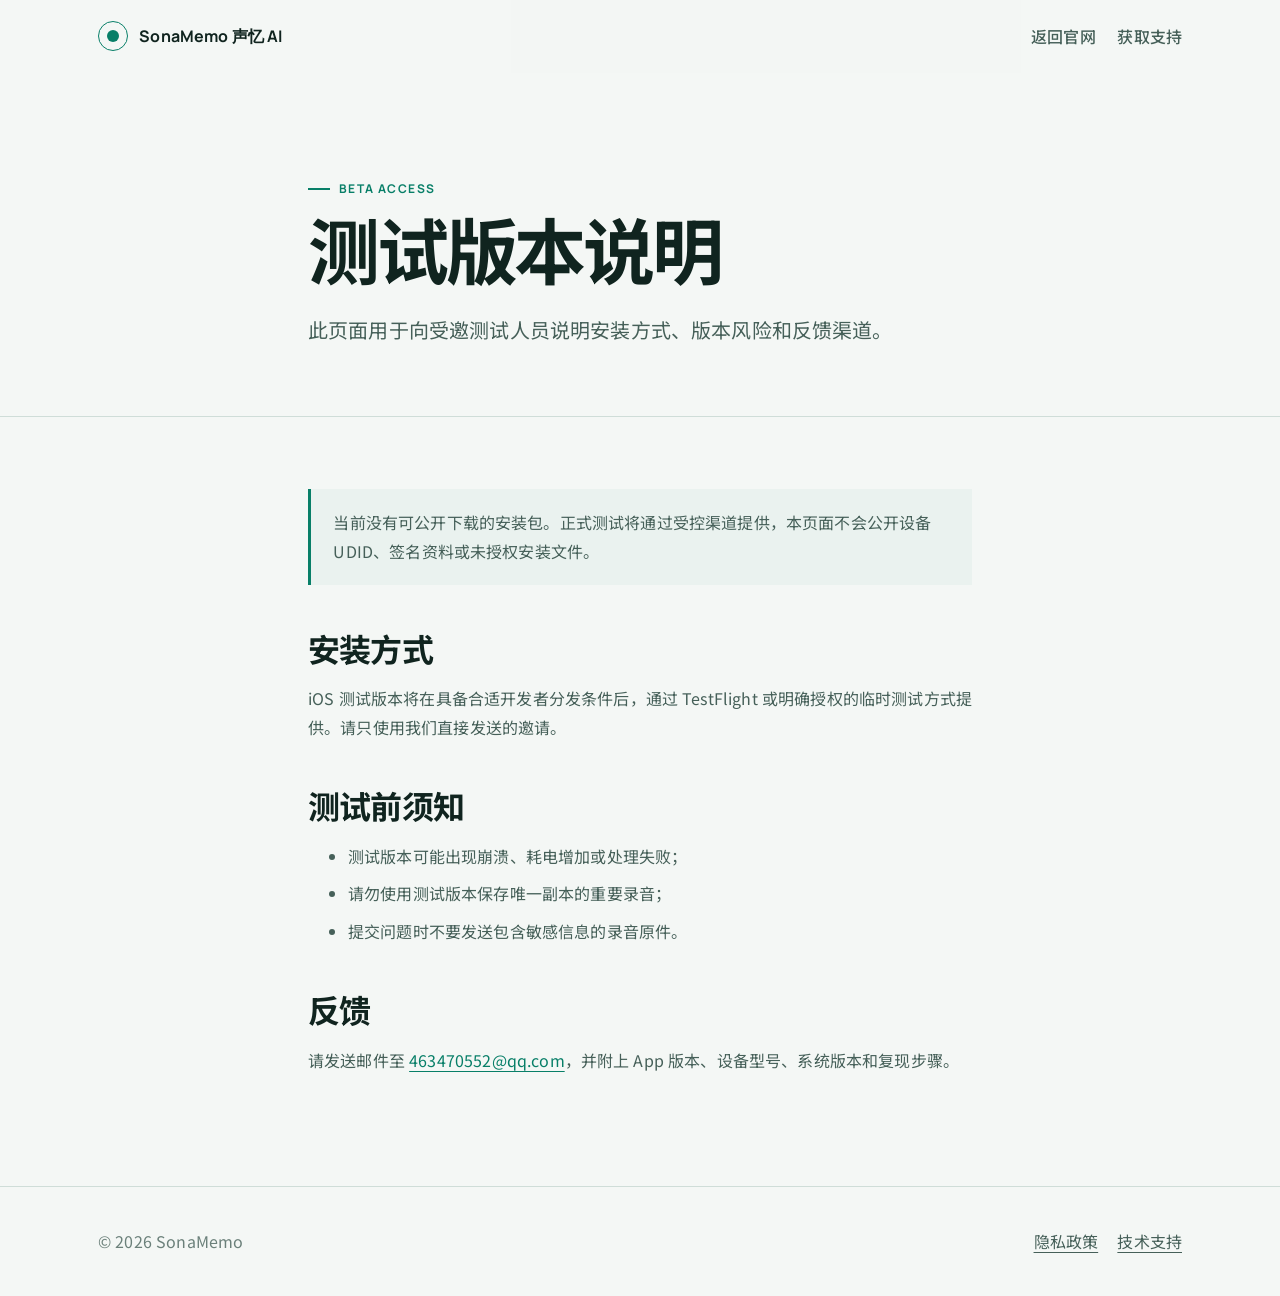
==== beta/index.html @ 03d98dee "feat: launch SonaMemo public website" ====
<!doctype html><html lang="zh-CN"><head><meta charset="utf-8"><meta name="viewport" content="width=device-width,initial-scale=1"><meta name="robots" content="noindex"><title>测试说明｜SonaMemo</title><link rel="stylesheet" href="../styles.css"></head><body><header class="nav"><div class="container nav-inner"><a class="brand" href="../"><span class="brand-mark" aria-hidden="true"></span>SonaMemo 声忆 AI</a><nav class="nav-links"><a href="../">返回官网</a><a href="../support/">获取支持</a></nav></div></header><main><header class="page-head"><div class="narrow"><span class="eyebrow">BETA ACCESS</span><h1>测试版本说明</h1><p class="lead">此页面用于向受邀测试人员说明安装方式、版本风险和反馈渠道。</p></div></header><article class="narrow legal"><p class="notice">当前没有可公开下载的安装包。正式测试将通过受控渠道提供，本页面不会公开设备 UDID、签名资料或未授权安装文件。</p><h2>安装方式</h2><p>iOS 测试版本将在具备合适开发者分发条件后，通过 TestFlight 或明确授权的临时测试方式提供。请只使用我们直接发送的邀请。</p><h2>测试前须知</h2><ul><li>测试版本可能出现崩溃、耗电增加或处理失败；</li><li>请勿使用测试版本保存唯一副本的重要录音；</li><li>提交问题时不要发送包含敏感信息的录音原件。</li></ul><h2>反馈</h2><p>请发送邮件至 <a href="mailto:463470552@qq.com?subject=SonaMemo%20Beta%20反馈">463470552@qq.com</a>，并附上 App 版本、设备型号、系统版本和复现步骤。</p></article></main><footer class="footer"><div class="container footer-inner"><span>© <span data-year></span> SonaMemo</span><div class="footer-links"><a href="../privacy/">隐私政策</a><a href="../support/">技术支持</a></div></div></footer><script src="../site.js"></script></body></html>
---- styles.css ----
@import url('https://fonts.googleapis.com/css2?family=Manrope:wght@500;600;700&family=Noto+Sans+SC:wght@400;500;600;700&display=swap');

:root{--bg:#F4F7F5;--surface:#FFFFFF;--surface-alt:#EAF2EF;--surface-hover:#E1EEEA;--border:#CFDDD8;--border-hover:#76A99B;--text:#10241F;--text-secondary:#466059;--text-tertiary:#6B807A;--accent:#087F68;--accent-hover:#066653;--bg-rgb:244,247,245;--accent-rgb:8,127,104;--success:#087F68;--error:#B33A3A;--warning:#9A6717;--focus:#1268A8;--radius:20px;--pad:clamp(1.25rem,4vw,3rem);--section:clamp(4.5rem,10vw,8rem)}
*{box-sizing:border-box}html{scroll-behavior:smooth}body{margin:0;background:var(--bg);color:var(--text);font:400 1rem/1.8 "Noto Sans SC",sans-serif;letter-spacing:.01em}a{color:var(--accent);text-underline-offset:.22em;text-decoration-thickness:1px}a:hover{color:var(--accent-hover);text-decoration-thickness:2px}a:focus-visible,button:focus-visible{outline:3px solid var(--focus);outline-offset:3px;border-radius:4px}.container{width:min(1180px,100%);margin:auto;padding-inline:var(--pad)}.narrow{width:min(760px,100%);margin:auto;padding-inline:var(--pad)}
.nav{position:sticky;top:0;z-index:20;background:rgba(var(--bg-rgb),.94);border-bottom:1px solid transparent}.nav--scrolled{border-color:var(--border)}.nav-inner{min-height:72px;display:flex;align-items:center;justify-content:space-between;gap:1.5rem}.brand{display:flex;align-items:center;gap:.7rem;color:var(--text);font:700 1rem/1 Manrope,sans-serif;text-decoration:none}.brand-mark{width:30px;height:30px;border:1px solid var(--accent);border-radius:50%;display:grid;place-items:center}.brand-mark::before{content:"";width:12px;height:12px;border-radius:50%;background:var(--accent)}.nav-links{display:flex;align-items:center;gap:1.35rem}.nav-links a{color:var(--text-secondary);text-decoration:none;font-weight:500}.nav-links a:hover,.nav-links a[aria-current="page"]{color:var(--accent)}
.hero{padding:clamp(4rem,9vw,7.5rem) 0 var(--section)}.grid{display:grid;grid-template-columns:repeat(12,minmax(0,1fr));gap:clamp(1rem,2.5vw,1.75rem)}.hero-copy{grid-column:1/span 8;animation:settle-in 520ms cubic-bezier(.2,.8,.2,1) both}.eyebrow{display:inline-flex;align-items:center;gap:.55rem;color:var(--accent);font:700 .75rem/1.4 Manrope,"Noto Sans SC",sans-serif;letter-spacing:.12em}.eyebrow::before{content:"";width:22px;height:2px;background:var(--accent)}h1,h2,h3{font-family:Manrope,"Noto Sans SC",sans-serif}h1{font-size:clamp(2.75rem,7vw,5.75rem);line-height:.98;letter-spacing:-.045em;margin:1.2rem 0 1.5rem;max-width:11ch}h2{font-size:clamp(1.75rem,4vw,3rem);line-height:1.12;letter-spacing:-.025em;margin:0 0 1rem}h3{font-size:1.125rem;line-height:1.35}.lead{font-size:clamp(1.05rem,2vw,1.25rem);color:var(--text-secondary);max-width:42rem}.actions{display:flex;flex-wrap:wrap;gap:.8rem;margin-top:2rem}.button{display:inline-flex;align-items:center;justify-content:center;min-height:46px;padding:.75rem 1.1rem;border:1px solid var(--accent);border-radius:999px;color:var(--surface);background:var(--accent);font:700 .9rem/1 Manrope,"Noto Sans SC",sans-serif;text-decoration:none;transition:transform 160ms ease,background 160ms ease,border-color 160ms ease}.button:hover{color:var(--surface);background:var(--accent-hover);border-color:var(--accent-hover);transform:translateY(-1px);text-decoration:none}.button:active{transform:scale(.98)}.button--secondary{color:var(--accent);background:transparent}.button--secondary:hover{color:var(--accent-hover);background:var(--surface-alt)}
.hero-signal{grid-column:9/-1;align-self:center;padding:2rem;border:1px solid var(--border);border-radius:28px;background:var(--surface);box-shadow:0 18px 48px rgba(var(--accent-rgb),.10);animation:settle-in 520ms 90ms cubic-bezier(.2,.8,.2,1) both}.signal-head{display:flex;justify-content:space-between;align-items:center;margin-bottom:1.4rem;color:var(--text-secondary);font-size:.85rem}.status{display:flex;align-items:center;gap:.5rem;color:var(--accent);font-weight:600}.status::before{content:"";width:8px;height:8px;border-radius:50%;background:var(--accent)}.signal{height:180px;display:flex;align-items:center;justify-content:center;gap:8px}.signal-line{width:5px;border-radius:99px;background:var(--accent);opacity:.72;transition:transform 180ms ease,opacity 180ms ease}.signal-line:nth-child(1),.signal-line:nth-child(9){height:24px}.signal-line:nth-child(2),.signal-line:nth-child(8){height:54px}.signal-line:nth-child(3),.signal-line:nth-child(7){height:88px}.signal-line:nth-child(4),.signal-line:nth-child(6){height:124px}.signal-line:nth-child(5){height:156px}.hero-signal:hover .signal-line{transform:scaleY(1.025);opacity:.9}.signal-foot{padding-top:1rem;border-top:1px solid var(--border);color:var(--text-tertiary);font-size:.85rem}
.section{padding:var(--section) 0}.section--alt{background:var(--surface-alt)}.section-head{max-width:700px;margin-bottom:2.5rem}.card{border:1px solid var(--border);border-radius:var(--radius);background:var(--surface);padding:clamp(1.25rem,3vw,2rem);transition:border-color 160ms ease,transform 160ms ease,box-shadow 160ms ease}.card:hover{border-color:var(--border-hover);transform:translateY(-2px);box-shadow:0 14px 34px rgba(var(--accent-rgb),.08)}.card h3{margin-top:0}.card p{margin-bottom:0;color:var(--text-secondary)}.feature-main{grid-column:span 7}.feature-side{grid-column:span 5}.feature-third{grid-column:span 4}.badge{display:inline-flex;align-items:center;min-height:28px;padding:.3rem .65rem;border:1px solid var(--border);border-radius:999px;color:var(--accent);background:var(--surface-alt);font:700 .72rem/1 Manrope,sans-serif;letter-spacing:.08em}.process{display:grid;grid-template-columns:repeat(3,1fr);border:1px solid var(--border);border-radius:var(--radius);overflow:hidden;background:var(--surface)}.process article{padding:2rem}.process article+article{border-left:1px solid var(--border)}.process strong{display:block;color:var(--accent);margin-bottom:.55rem}.process p{color:var(--text-secondary);margin:0}
.page-head{padding:clamp(3.5rem,8vw,6rem) 0 3rem;border-bottom:1px solid var(--border)}.page-head h1{font-size:clamp(2.5rem,6vw,4.5rem);max-width:14ch}.meta{color:var(--text-tertiary)}.legal{padding:3.5rem var(--pad) 6rem}.legal h2{font-size:clamp(1.5rem,3vw,2rem);margin-top:3rem;scroll-margin-top:6rem}.legal h3{margin-top:2rem}.legal p,.legal li{color:var(--text-secondary)}.legal li+li{margin-top:.55rem}.toc{padding:1.5rem;border:1px solid var(--border);border-radius:var(--radius);background:var(--surface)}.toc a{display:block;padding:.25rem 0}.contact-row{display:grid;grid-template-columns:9rem 1fr;gap:1rem;padding:1rem 0;border-bottom:1px solid var(--border)}.contact-row strong{font-weight:600}.notice{padding:1.2rem 1.4rem;border-left:3px solid var(--accent);background:var(--surface-alt);color:var(--text-secondary)}
.footer{padding:2.5rem 0;border-top:1px solid var(--border);color:var(--text-tertiary)}.footer-inner{display:flex;justify-content:space-between;align-items:center;gap:1.5rem}.footer-links{display:flex;flex-wrap:wrap;gap:1.2rem}.footer a{color:var(--text-secondary)}
@keyframes settle-in{from{opacity:0;transform:translateY(10px)}to{opacity:1;transform:translateY(0)}}
@media(max-width:760px){.grid{grid-template-columns:1fr}.hero-copy,.hero-signal,.feature-main,.feature-side,.feature-third{grid-column:1}.process{grid-template-columns:1fr}.process article+article{border-left:0;border-top:1px solid var(--border)}.nav-inner{align-items:flex-start;flex-direction:column;padding-block:1rem}.nav-links{width:100%;gap:1rem;overflow-x:auto;padding-bottom:.25rem}.footer-inner{align-items:flex-start;flex-direction:column}.contact-row{grid-template-columns:1fr;gap:.35rem}.legal{overflow-wrap:anywhere}.hero-signal{max-width:420px;width:100%}}
@media(prefers-reduced-motion:reduce){*,*::before,*::after{animation-duration:.01ms!important;animation-iteration-count:1!important;scroll-behavior:auto!important;transition-duration:.01ms!important}}
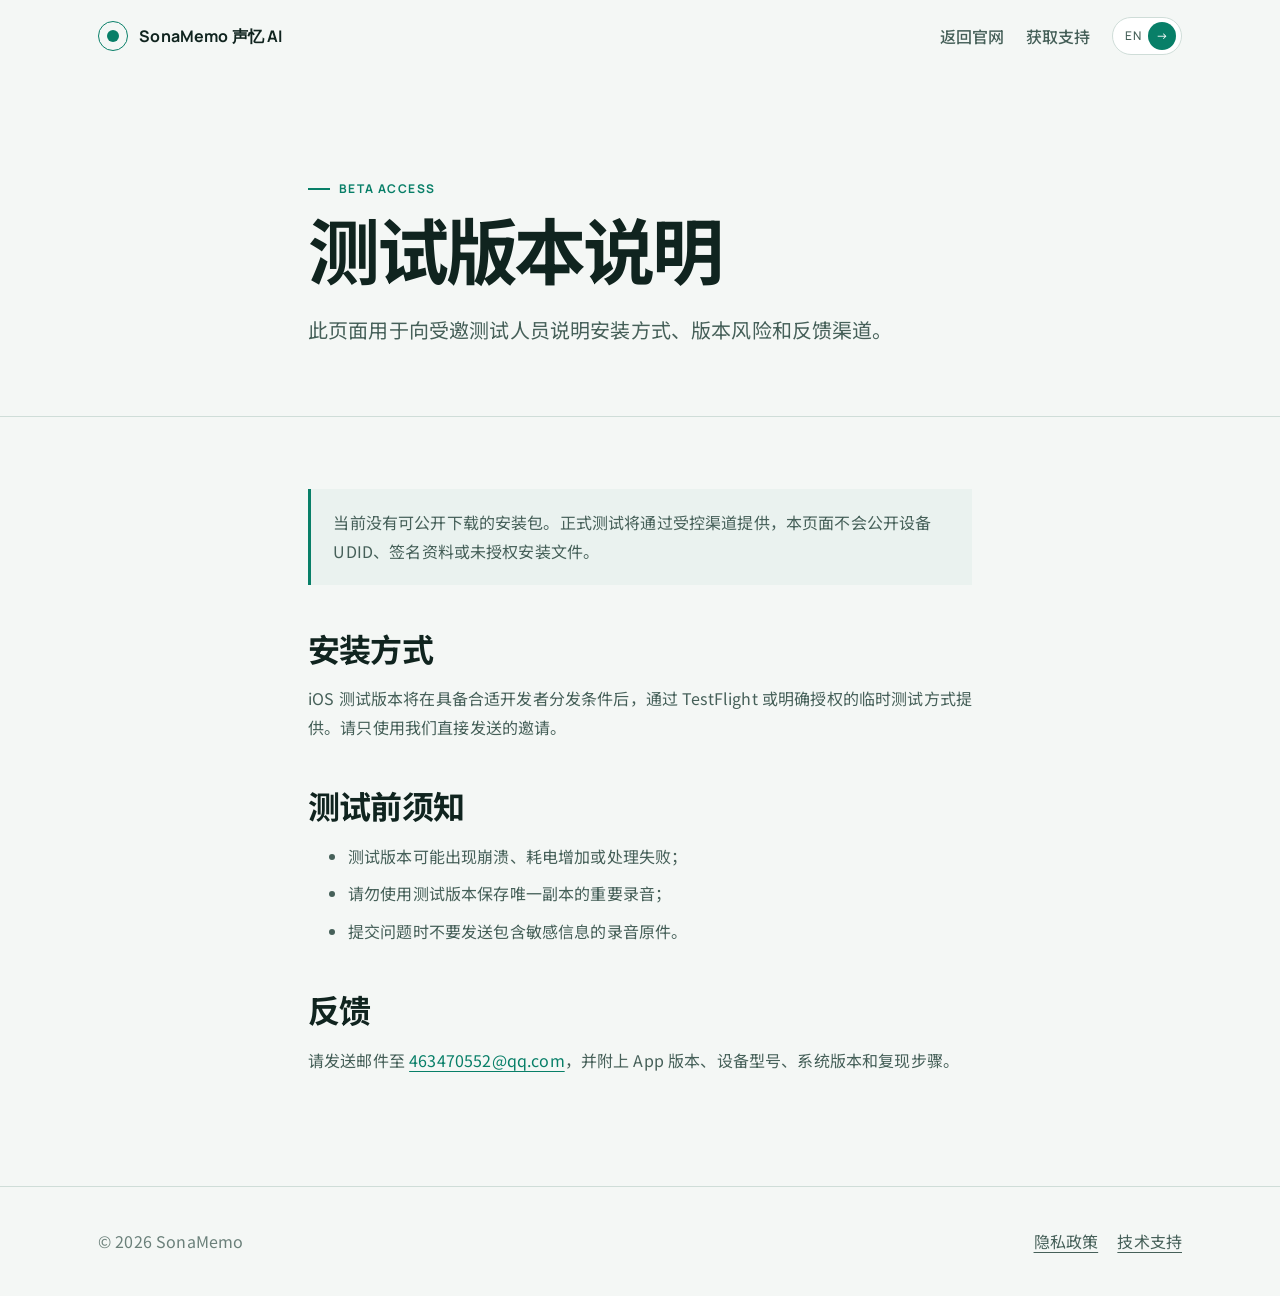
==== commit 99bdd2a7: "feat: add instant bilingual website experience" ====
--- a/beta/index.html
+++ b/beta/index.html
@@ -1 +1 @@
-<!doctype html><html lang="zh-CN"><head><meta charset="utf-8"><meta name="viewport" content="width=device-width,initial-scale=1"><meta name="robots" content="noindex"><title>测试说明｜SonaMemo</title><link rel="stylesheet" href="../styles.css"></head><body><header class="nav"><div class="container nav-inner"><a class="brand" href="../"><span class="brand-mark" aria-hidden="true"></span>SonaMemo 声忆 AI</a><nav class="nav-links"><a href="../">返回官网</a><a href="../support/">获取支持</a></nav></div></header><main><header class="page-head"><div class="narrow"><span class="eyebrow">BETA ACCESS</span><h1>测试版本说明</h1><p class="lead">此页面用于向受邀测试人员说明安装方式、版本风险和反馈渠道。</p></div></header><article class="narrow legal"><p class="notice">当前没有可公开下载的安装包。正式测试将通过受控渠道提供，本页面不会公开设备 UDID、签名资料或未授权安装文件。</p><h2>安装方式</h2><p>iOS 测试版本将在具备合适开发者分发条件后，通过 TestFlight 或明确授权的临时测试方式提供。请只使用我们直接发送的邀请。</p><h2>测试前须知</h2><ul><li>测试版本可能出现崩溃、耗电增加或处理失败；</li><li>请勿使用测试版本保存唯一副本的重要录音；</li><li>提交问题时不要发送包含敏感信息的录音原件。</li></ul><h2>反馈</h2><p>请发送邮件至 <a href="mailto:463470552@qq.com?subject=SonaMemo%20Beta%20反馈">463470552@qq.com</a>，并附上 App 版本、设备型号、系统版本和复现步骤。</p></article></main><footer class="footer"><div class="container footer-inner"><span>© <span data-year></span> SonaMemo</span><div class="footer-links"><a href="../privacy/">隐私政策</a><a href="../support/">技术支持</a></div></div></footer><script src="../site.js"></script></body></html>
+<!doctype html><html lang="zh-CN"><head><meta charset="utf-8"><meta name="viewport" content="width=device-width,initial-scale=1"><meta name="robots" content="noindex"><title>测试说明｜SonaMemo</title><link rel="stylesheet" href="../styles.css"></head><body><header class="nav"><div class="container nav-inner"><a class="brand" href="../"><span class="brand-mark" aria-hidden="true"></span>SonaMemo 声忆 AI</a><nav class="nav-links"><a href="../">返回官网</a><a href="../support/">获取支持</a><a class="language-switch" data-language-switch href="../en/beta/" lang="en">EN</a></nav></div></header><main><header class="page-head"><div class="narrow"><span class="eyebrow">BETA ACCESS</span><h1>测试版本说明</h1><p class="lead">此页面用于向受邀测试人员说明安装方式、版本风险和反馈渠道。</p></div></header><article class="narrow legal"><p class="notice">当前没有可公开下载的安装包。正式测试将通过受控渠道提供，本页面不会公开设备 UDID、签名资料或未授权安装文件。</p><h2>安装方式</h2><p>iOS 测试版本将在具备合适开发者分发条件后，通过 TestFlight 或明确授权的临时测试方式提供。请只使用我们直接发送的邀请。</p><h2>测试前须知</h2><ul><li>测试版本可能出现崩溃、耗电增加或处理失败；</li><li>请勿使用测试版本保存唯一副本的重要录音；</li><li>提交问题时不要发送包含敏感信息的录音原件。</li></ul><h2>反馈</h2><p>请发送邮件至 <a href="mailto:463470552@qq.com?subject=SonaMemo%20Beta%20反馈">463470552@qq.com</a>，并附上 App 版本、设备型号、系统版本和复现步骤。</p></article></main><footer class="footer"><div class="container footer-inner"><span>© <span data-year></span> SonaMemo</span><div class="footer-links"><a href="../privacy/">隐私政策</a><a href="../support/">技术支持</a></div></div></footer><script src="../site.js"></script></body></html>
--- a/styles.css
+++ b/styles.css
@@ -2,7 +2,7 @@
 
 :root{--bg:#F4F7F5;--surface:#FFFFFF;--surface-alt:#EAF2EF;--surface-hover:#E1EEEA;--border:#CFDDD8;--border-hover:#76A99B;--text:#10241F;--text-secondary:#466059;--text-tertiary:#6B807A;--accent:#087F68;--accent-hover:#066653;--bg-rgb:244,247,245;--accent-rgb:8,127,104;--success:#087F68;--error:#B33A3A;--warning:#9A6717;--focus:#1268A8;--radius:20px;--pad:clamp(1.25rem,4vw,3rem);--section:clamp(4.5rem,10vw,8rem)}
 *{box-sizing:border-box}html{scroll-behavior:smooth}body{margin:0;background:var(--bg);color:var(--text);font:400 1rem/1.8 "Noto Sans SC",sans-serif;letter-spacing:.01em}a{color:var(--accent);text-underline-offset:.22em;text-decoration-thickness:1px}a:hover{color:var(--accent-hover);text-decoration-thickness:2px}a:focus-visible,button:focus-visible{outline:3px solid var(--focus);outline-offset:3px;border-radius:4px}.container{width:min(1180px,100%);margin:auto;padding-inline:var(--pad)}.narrow{width:min(760px,100%);margin:auto;padding-inline:var(--pad)}
-.nav{position:sticky;top:0;z-index:20;background:rgba(var(--bg-rgb),.94);border-bottom:1px solid transparent}.nav--scrolled{border-color:var(--border)}.nav-inner{min-height:72px;display:flex;align-items:center;justify-content:space-between;gap:1.5rem}.brand{display:flex;align-items:center;gap:.7rem;color:var(--text);font:700 1rem/1 Manrope,sans-serif;text-decoration:none}.brand-mark{width:30px;height:30px;border:1px solid var(--accent);border-radius:50%;display:grid;place-items:center}.brand-mark::before{content:"";width:12px;height:12px;border-radius:50%;background:var(--accent)}.nav-links{display:flex;align-items:center;gap:1.35rem}.nav-links a{color:var(--text-secondary);text-decoration:none;font-weight:500}.nav-links a:hover,.nav-links a[aria-current="page"]{color:var(--accent)}
+.nav{position:sticky;top:0;z-index:20;background:rgba(var(--bg-rgb),.94);border-bottom:1px solid transparent}.nav--scrolled{border-color:var(--border)}.nav-inner{min-height:72px;display:flex;align-items:center;justify-content:space-between;gap:1.5rem}.brand{display:flex;align-items:center;gap:.7rem;color:var(--text);font:700 1rem/1 Manrope,sans-serif;text-decoration:none}.brand-mark{width:30px;height:30px;border:1px solid var(--accent);border-radius:50%;display:grid;place-items:center}.brand-mark::before{content:"";width:12px;height:12px;border-radius:50%;background:var(--accent)}.nav-links{display:flex;align-items:center;gap:1.35rem}.nav-links a{color:var(--text-secondary);text-decoration:none;font-weight:500}.nav-links a:hover,.nav-links a[aria-current="page"]{color:var(--accent)}.language-switch{display:inline-flex;align-items:center;min-height:38px;padding:.15rem .3rem .15rem .75rem;border:1px solid var(--border);border-radius:999px;background:var(--surface);font:700 .75rem/1 Manrope,"Noto Sans SC",sans-serif;letter-spacing:.04em}.language-switch::after{content:"→";display:grid;place-items:center;width:28px;height:28px;margin-left:.45rem;border-radius:50%;color:var(--surface);background:var(--accent)}.language-switch:hover{border-color:var(--border-hover);text-decoration:none}.language-switch[aria-busy="true"]{opacity:.6;pointer-events:none}
 .hero{padding:clamp(4rem,9vw,7.5rem) 0 var(--section)}.grid{display:grid;grid-template-columns:repeat(12,minmax(0,1fr));gap:clamp(1rem,2.5vw,1.75rem)}.hero-copy{grid-column:1/span 8;animation:settle-in 520ms cubic-bezier(.2,.8,.2,1) both}.eyebrow{display:inline-flex;align-items:center;gap:.55rem;color:var(--accent);font:700 .75rem/1.4 Manrope,"Noto Sans SC",sans-serif;letter-spacing:.12em}.eyebrow::before{content:"";width:22px;height:2px;background:var(--accent)}h1,h2,h3{font-family:Manrope,"Noto Sans SC",sans-serif}h1{font-size:clamp(2.75rem,7vw,5.75rem);line-height:.98;letter-spacing:-.045em;margin:1.2rem 0 1.5rem;max-width:11ch}h2{font-size:clamp(1.75rem,4vw,3rem);line-height:1.12;letter-spacing:-.025em;margin:0 0 1rem}h3{font-size:1.125rem;line-height:1.35}.lead{font-size:clamp(1.05rem,2vw,1.25rem);color:var(--text-secondary);max-width:42rem}.actions{display:flex;flex-wrap:wrap;gap:.8rem;margin-top:2rem}.button{display:inline-flex;align-items:center;justify-content:center;min-height:46px;padding:.75rem 1.1rem;border:1px solid var(--accent);border-radius:999px;color:var(--surface);background:var(--accent);font:700 .9rem/1 Manrope,"Noto Sans SC",sans-serif;text-decoration:none;transition:transform 160ms ease,background 160ms ease,border-color 160ms ease}.button:hover{color:var(--surface);background:var(--accent-hover);border-color:var(--accent-hover);transform:translateY(-1px);text-decoration:none}.button:active{transform:scale(.98)}.button--secondary{color:var(--accent);background:transparent}.button--secondary:hover{color:var(--accent-hover);background:var(--surface-alt)}
 .hero-signal{grid-column:9/-1;align-self:center;padding:2rem;border:1px solid var(--border);border-radius:28px;background:var(--surface);box-shadow:0 18px 48px rgba(var(--accent-rgb),.10);animation:settle-in 520ms 90ms cubic-bezier(.2,.8,.2,1) both}.signal-head{display:flex;justify-content:space-between;align-items:center;margin-bottom:1.4rem;color:var(--text-secondary);font-size:.85rem}.status{display:flex;align-items:center;gap:.5rem;color:var(--accent);font-weight:600}.status::before{content:"";width:8px;height:8px;border-radius:50%;background:var(--accent)}.signal{height:180px;display:flex;align-items:center;justify-content:center;gap:8px}.signal-line{width:5px;border-radius:99px;background:var(--accent);opacity:.72;transition:transform 180ms ease,opacity 180ms ease}.signal-line:nth-child(1),.signal-line:nth-child(9){height:24px}.signal-line:nth-child(2),.signal-line:nth-child(8){height:54px}.signal-line:nth-child(3),.signal-line:nth-child(7){height:88px}.signal-line:nth-child(4),.signal-line:nth-child(6){height:124px}.signal-line:nth-child(5){height:156px}.hero-signal:hover .signal-line{transform:scaleY(1.025);opacity:.9}.signal-foot{padding-top:1rem;border-top:1px solid var(--border);color:var(--text-tertiary);font-size:.85rem}
 .section{padding:var(--section) 0}.section--alt{background:var(--surface-alt)}.section-head{max-width:700px;margin-bottom:2.5rem}.card{border:1px solid var(--border);border-radius:var(--radius);background:var(--surface);padding:clamp(1.25rem,3vw,2rem);transition:border-color 160ms ease,transform 160ms ease,box-shadow 160ms ease}.card:hover{border-color:var(--border-hover);transform:translateY(-2px);box-shadow:0 14px 34px rgba(var(--accent-rgb),.08)}.card h3{margin-top:0}.card p{margin-bottom:0;color:var(--text-secondary)}.feature-main{grid-column:span 7}.feature-side{grid-column:span 5}.feature-third{grid-column:span 4}.badge{display:inline-flex;align-items:center;min-height:28px;padding:.3rem .65rem;border:1px solid var(--border);border-radius:999px;color:var(--accent);background:var(--surface-alt);font:700 .72rem/1 Manrope,sans-serif;letter-spacing:.08em}.process{display:grid;grid-template-columns:repeat(3,1fr);border:1px solid var(--border);border-radius:var(--radius);overflow:hidden;background:var(--surface)}.process article{padding:2rem}.process article+article{border-left:1px solid var(--border)}.process strong{display:block;color:var(--accent);margin-bottom:.55rem}.process p{color:var(--text-secondary);margin:0}
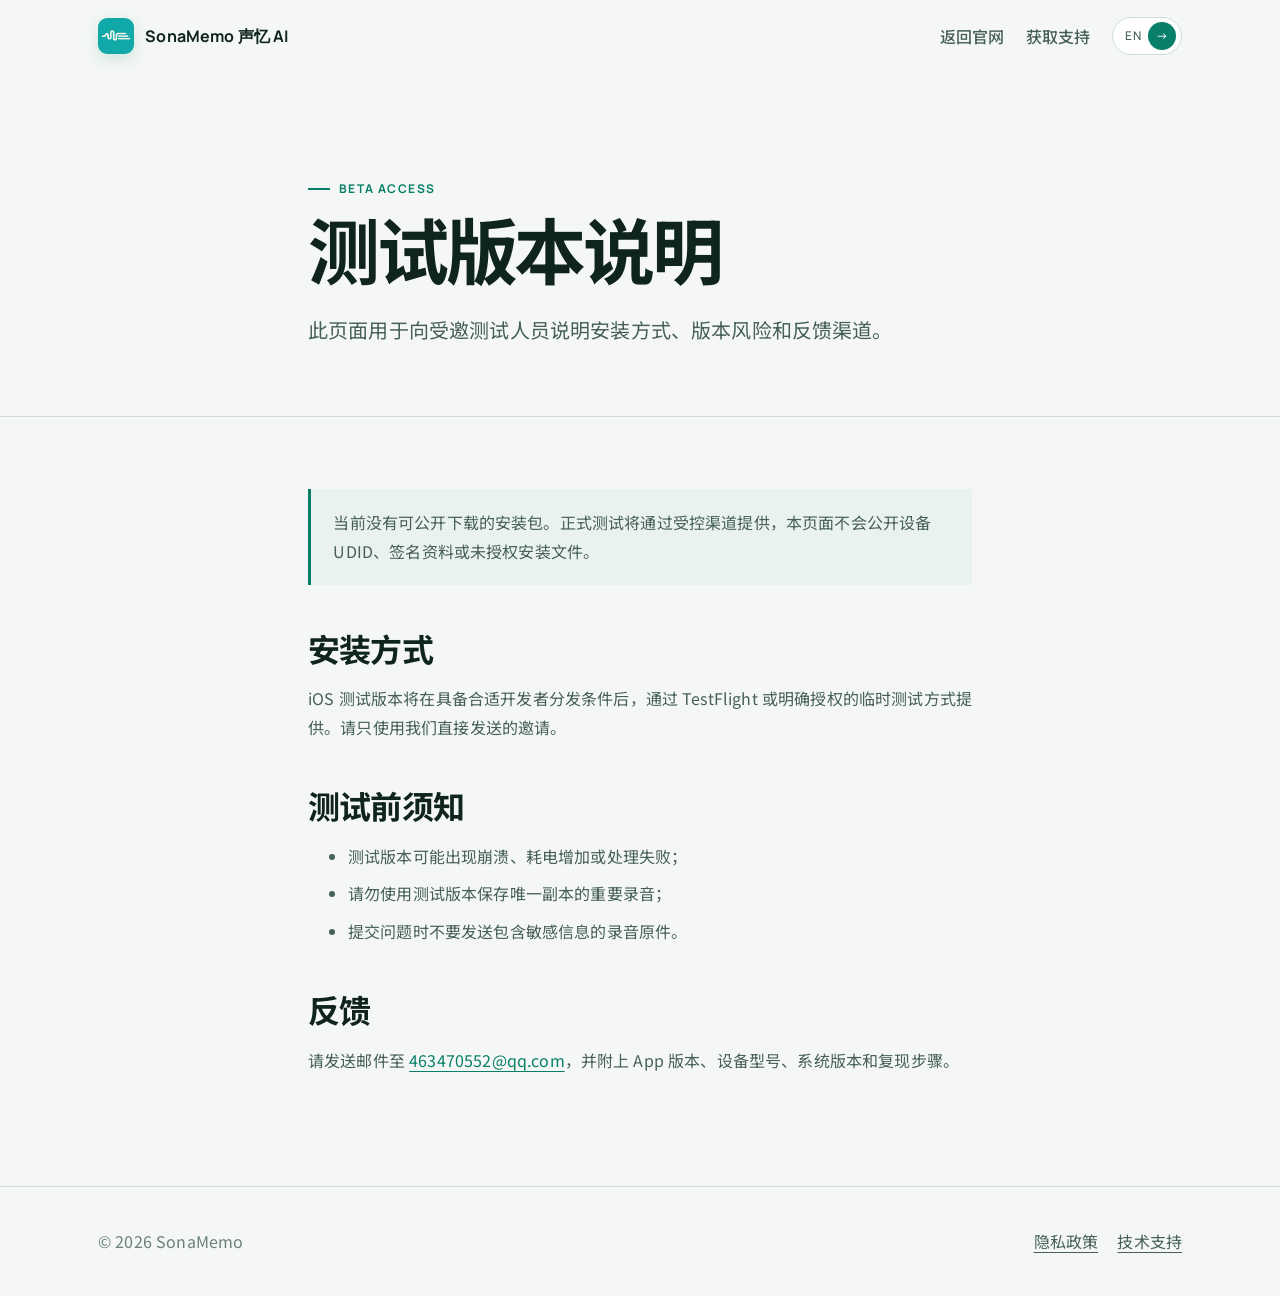
==== commit 62d41a80: "feat: add SonaMemo brand icons to website" ====
--- a/beta/index.html
+++ b/beta/index.html
@@ -1 +1 @@
-<!doctype html><html lang="zh-CN"><head><meta charset="utf-8"><meta name="viewport" content="width=device-width,initial-scale=1"><meta name="robots" content="noindex"><title>测试说明｜SonaMemo</title><link rel="stylesheet" href="../styles.css"></head><body><header class="nav"><div class="container nav-inner"><a class="brand" href="../"><span class="brand-mark" aria-hidden="true"></span>SonaMemo 声忆 AI</a><nav class="nav-links"><a href="../">返回官网</a><a href="../support/">获取支持</a><a class="language-switch" data-language-switch href="../en/beta/" lang="en">EN</a></nav></div></header><main><header class="page-head"><div class="narrow"><span class="eyebrow">BETA ACCESS</span><h1>测试版本说明</h1><p class="lead">此页面用于向受邀测试人员说明安装方式、版本风险和反馈渠道。</p></div></header><article class="narrow legal"><p class="notice">当前没有可公开下载的安装包。正式测试将通过受控渠道提供，本页面不会公开设备 UDID、签名资料或未授权安装文件。</p><h2>安装方式</h2><p>iOS 测试版本将在具备合适开发者分发条件后，通过 TestFlight 或明确授权的临时测试方式提供。请只使用我们直接发送的邀请。</p><h2>测试前须知</h2><ul><li>测试版本可能出现崩溃、耗电增加或处理失败；</li><li>请勿使用测试版本保存唯一副本的重要录音；</li><li>提交问题时不要发送包含敏感信息的录音原件。</li></ul><h2>反馈</h2><p>请发送邮件至 <a href="mailto:463470552@qq.com?subject=SonaMemo%20Beta%20反馈">463470552@qq.com</a>，并附上 App 版本、设备型号、系统版本和复现步骤。</p></article></main><footer class="footer"><div class="container footer-inner"><span>© <span data-year></span> SonaMemo</span><div class="footer-links"><a href="../privacy/">隐私政策</a><a href="../support/">技术支持</a></div></div></footer><script src="../site.js"></script></body></html>
+<!doctype html><html lang="zh-CN"><head><meta charset="utf-8"><meta name="viewport" content="width=device-width,initial-scale=1"><meta name="robots" content="noindex"><title>测试说明｜SonaMemo</title><link rel="icon" type="image/png" sizes="32x32" href="../assets/favicon-32.png"><link rel="apple-touch-icon" href="../assets/apple-touch-icon.png"><meta property="og:image" content="https://sonamemo.github.io/sonamemo-site/assets/app-icon.png"><link rel="stylesheet" href="../styles.css"></head><body><header class="nav"><div class="container nav-inner"><a class="brand" href="../"><img class="brand-icon" src="../assets/app-icon.png" alt="">SonaMemo 声忆 AI</a><nav class="nav-links"><a href="../">返回官网</a><a href="../support/">获取支持</a><a class="language-switch" data-language-switch href="../en/beta/" lang="en">EN</a></nav></div></header><main><header class="page-head"><div class="narrow"><span class="eyebrow">BETA ACCESS</span><h1>测试版本说明</h1><p class="lead">此页面用于向受邀测试人员说明安装方式、版本风险和反馈渠道。</p></div></header><article class="narrow legal"><p class="notice">当前没有可公开下载的安装包。正式测试将通过受控渠道提供，本页面不会公开设备 UDID、签名资料或未授权安装文件。</p><h2>安装方式</h2><p>iOS 测试版本将在具备合适开发者分发条件后，通过 TestFlight 或明确授权的临时测试方式提供。请只使用我们直接发送的邀请。</p><h2>测试前须知</h2><ul><li>测试版本可能出现崩溃、耗电增加或处理失败；</li><li>请勿使用测试版本保存唯一副本的重要录音；</li><li>提交问题时不要发送包含敏感信息的录音原件。</li></ul><h2>反馈</h2><p>请发送邮件至 <a href="mailto:463470552@qq.com?subject=SonaMemo%20Beta%20反馈">463470552@qq.com</a>，并附上 App 版本、设备型号、系统版本和复现步骤。</p></article></main><footer class="footer"><div class="container footer-inner"><span>© <span data-year></span> SonaMemo</span><div class="footer-links"><a href="../privacy/">隐私政策</a><a href="../support/">技术支持</a></div></div></footer><script src="../site.js"></script></body></html>
--- a/styles.css
+++ b/styles.css
@@ -1,4 +1,6 @@
 @import url('https://fonts.googleapis.com/css2?family=Manrope:wght@500;600;700&family=Noto+Sans+SC:wght@400;500;600;700&display=swap');
+
+.brand-icon{width:36px;height:36px;border-radius:9px;box-shadow:0 5px 14px rgba(var(--accent-rgb),.16)}
 
 :root{--bg:#F4F7F5;--surface:#FFFFFF;--surface-alt:#EAF2EF;--surface-hover:#E1EEEA;--border:#CFDDD8;--border-hover:#76A99B;--text:#10241F;--text-secondary:#466059;--text-tertiary:#6B807A;--accent:#087F68;--accent-hover:#066653;--bg-rgb:244,247,245;--accent-rgb:8,127,104;--success:#087F68;--error:#B33A3A;--warning:#9A6717;--focus:#1268A8;--radius:20px;--pad:clamp(1.25rem,4vw,3rem);--section:clamp(4.5rem,10vw,8rem)}
 *{box-sizing:border-box}html{scroll-behavior:smooth}body{margin:0;background:var(--bg);color:var(--text);font:400 1rem/1.8 "Noto Sans SC",sans-serif;letter-spacing:.01em}a{color:var(--accent);text-underline-offset:.22em;text-decoration-thickness:1px}a:hover{color:var(--accent-hover);text-decoration-thickness:2px}a:focus-visible,button:focus-visible{outline:3px solid var(--focus);outline-offset:3px;border-radius:4px}.container{width:min(1180px,100%);margin:auto;padding-inline:var(--pad)}.narrow{width:min(760px,100%);margin:auto;padding-inline:var(--pad)}
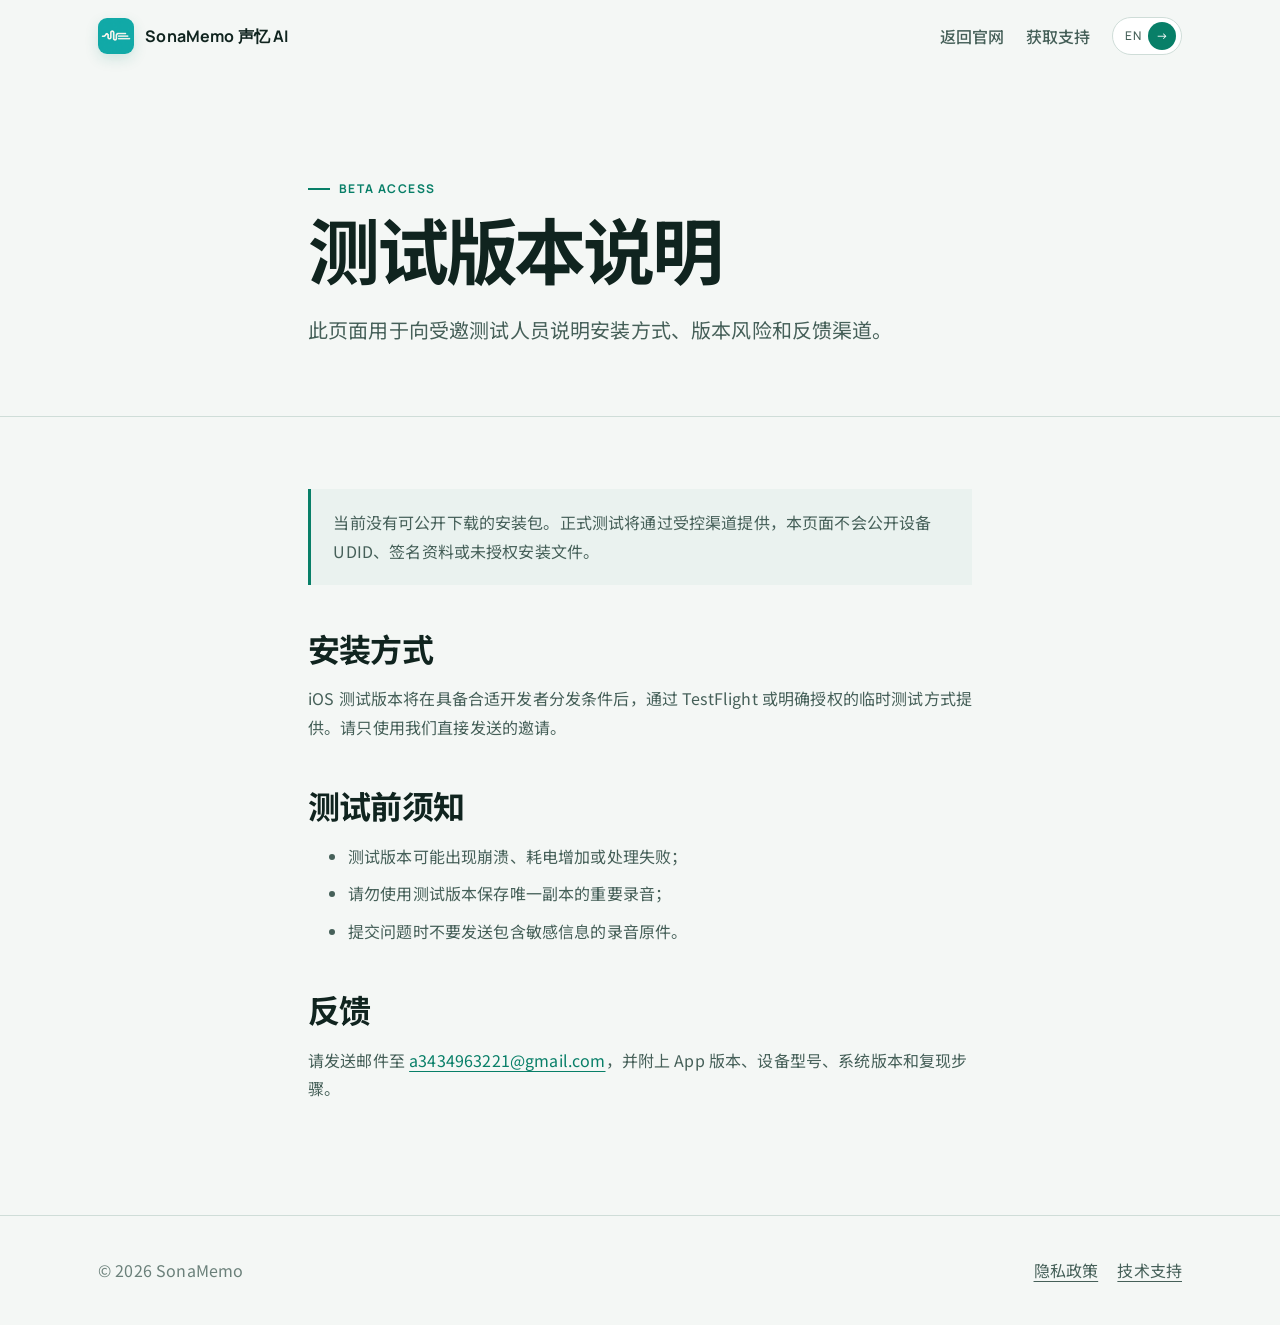
==== commit 9a4d9d56: "chore: update public support email" ====
--- a/beta/index.html
+++ b/beta/index.html
@@ -1 +1 @@
-<!doctype html><html lang="zh-CN"><head><meta charset="utf-8"><meta name="viewport" content="width=device-width,initial-scale=1"><meta name="robots" content="noindex"><title>测试说明｜SonaMemo</title><link rel="icon" type="image/png" sizes="32x32" href="../assets/favicon-32.png"><link rel="apple-touch-icon" href="../assets/apple-touch-icon.png"><meta property="og:image" content="https://sonamemo.github.io/sonamemo-site/assets/app-icon.png"><link rel="stylesheet" href="../styles.css"></head><body><header class="nav"><div class="container nav-inner"><a class="brand" href="../"><img class="brand-icon" src="../assets/app-icon.png" alt="">SonaMemo 声忆 AI</a><nav class="nav-links"><a href="../">返回官网</a><a href="../support/">获取支持</a><a class="language-switch" data-language-switch href="../en/beta/" lang="en">EN</a></nav></div></header><main><header class="page-head"><div class="narrow"><span class="eyebrow">BETA ACCESS</span><h1>测试版本说明</h1><p class="lead">此页面用于向受邀测试人员说明安装方式、版本风险和反馈渠道。</p></div></header><article class="narrow legal"><p class="notice">当前没有可公开下载的安装包。正式测试将通过受控渠道提供，本页面不会公开设备 UDID、签名资料或未授权安装文件。</p><h2>安装方式</h2><p>iOS 测试版本将在具备合适开发者分发条件后，通过 TestFlight 或明确授权的临时测试方式提供。请只使用我们直接发送的邀请。</p><h2>测试前须知</h2><ul><li>测试版本可能出现崩溃、耗电增加或处理失败；</li><li>请勿使用测试版本保存唯一副本的重要录音；</li><li>提交问题时不要发送包含敏感信息的录音原件。</li></ul><h2>反馈</h2><p>请发送邮件至 <a href="mailto:463470552@qq.com?subject=SonaMemo%20Beta%20反馈">463470552@qq.com</a>，并附上 App 版本、设备型号、系统版本和复现步骤。</p></article></main><footer class="footer"><div class="container footer-inner"><span>© <span data-year></span> SonaMemo</span><div class="footer-links"><a href="../privacy/">隐私政策</a><a href="../support/">技术支持</a></div></div></footer><script src="../site.js"></script></body></html>
+<!doctype html><html lang="zh-CN"><head><meta charset="utf-8"><meta name="viewport" content="width=device-width,initial-scale=1"><meta name="robots" content="noindex"><title>测试说明｜SonaMemo</title><link rel="icon" type="image/png" sizes="32x32" href="../assets/favicon-32.png"><link rel="apple-touch-icon" href="../assets/apple-touch-icon.png"><meta property="og:image" content="https://sonamemo.github.io/sonamemo-site/assets/app-icon.png"><link rel="stylesheet" href="../styles.css"></head><body><header class="nav"><div class="container nav-inner"><a class="brand" href="../"><img class="brand-icon" src="../assets/app-icon.png" alt="">SonaMemo 声忆 AI</a><nav class="nav-links"><a href="../">返回官网</a><a href="../support/">获取支持</a><a class="language-switch" data-language-switch href="../en/beta/" lang="en">EN</a></nav></div></header><main><header class="page-head"><div class="narrow"><span class="eyebrow">BETA ACCESS</span><h1>测试版本说明</h1><p class="lead">此页面用于向受邀测试人员说明安装方式、版本风险和反馈渠道。</p></div></header><article class="narrow legal"><p class="notice">当前没有可公开下载的安装包。正式测试将通过受控渠道提供，本页面不会公开设备 UDID、签名资料或未授权安装文件。</p><h2>安装方式</h2><p>iOS 测试版本将在具备合适开发者分发条件后，通过 TestFlight 或明确授权的临时测试方式提供。请只使用我们直接发送的邀请。</p><h2>测试前须知</h2><ul><li>测试版本可能出现崩溃、耗电增加或处理失败；</li><li>请勿使用测试版本保存唯一副本的重要录音；</li><li>提交问题时不要发送包含敏感信息的录音原件。</li></ul><h2>反馈</h2><p>请发送邮件至 <a href="mailto:a3434963221@gmail.com?subject=SonaMemo%20Beta%20反馈">a3434963221@gmail.com</a>，并附上 App 版本、设备型号、系统版本和复现步骤。</p></article></main><footer class="footer"><div class="container footer-inner"><span>© <span data-year></span> SonaMemo</span><div class="footer-links"><a href="../privacy/">隐私政策</a><a href="../support/">技术支持</a></div></div></footer><script src="../site.js"></script></body></html>
